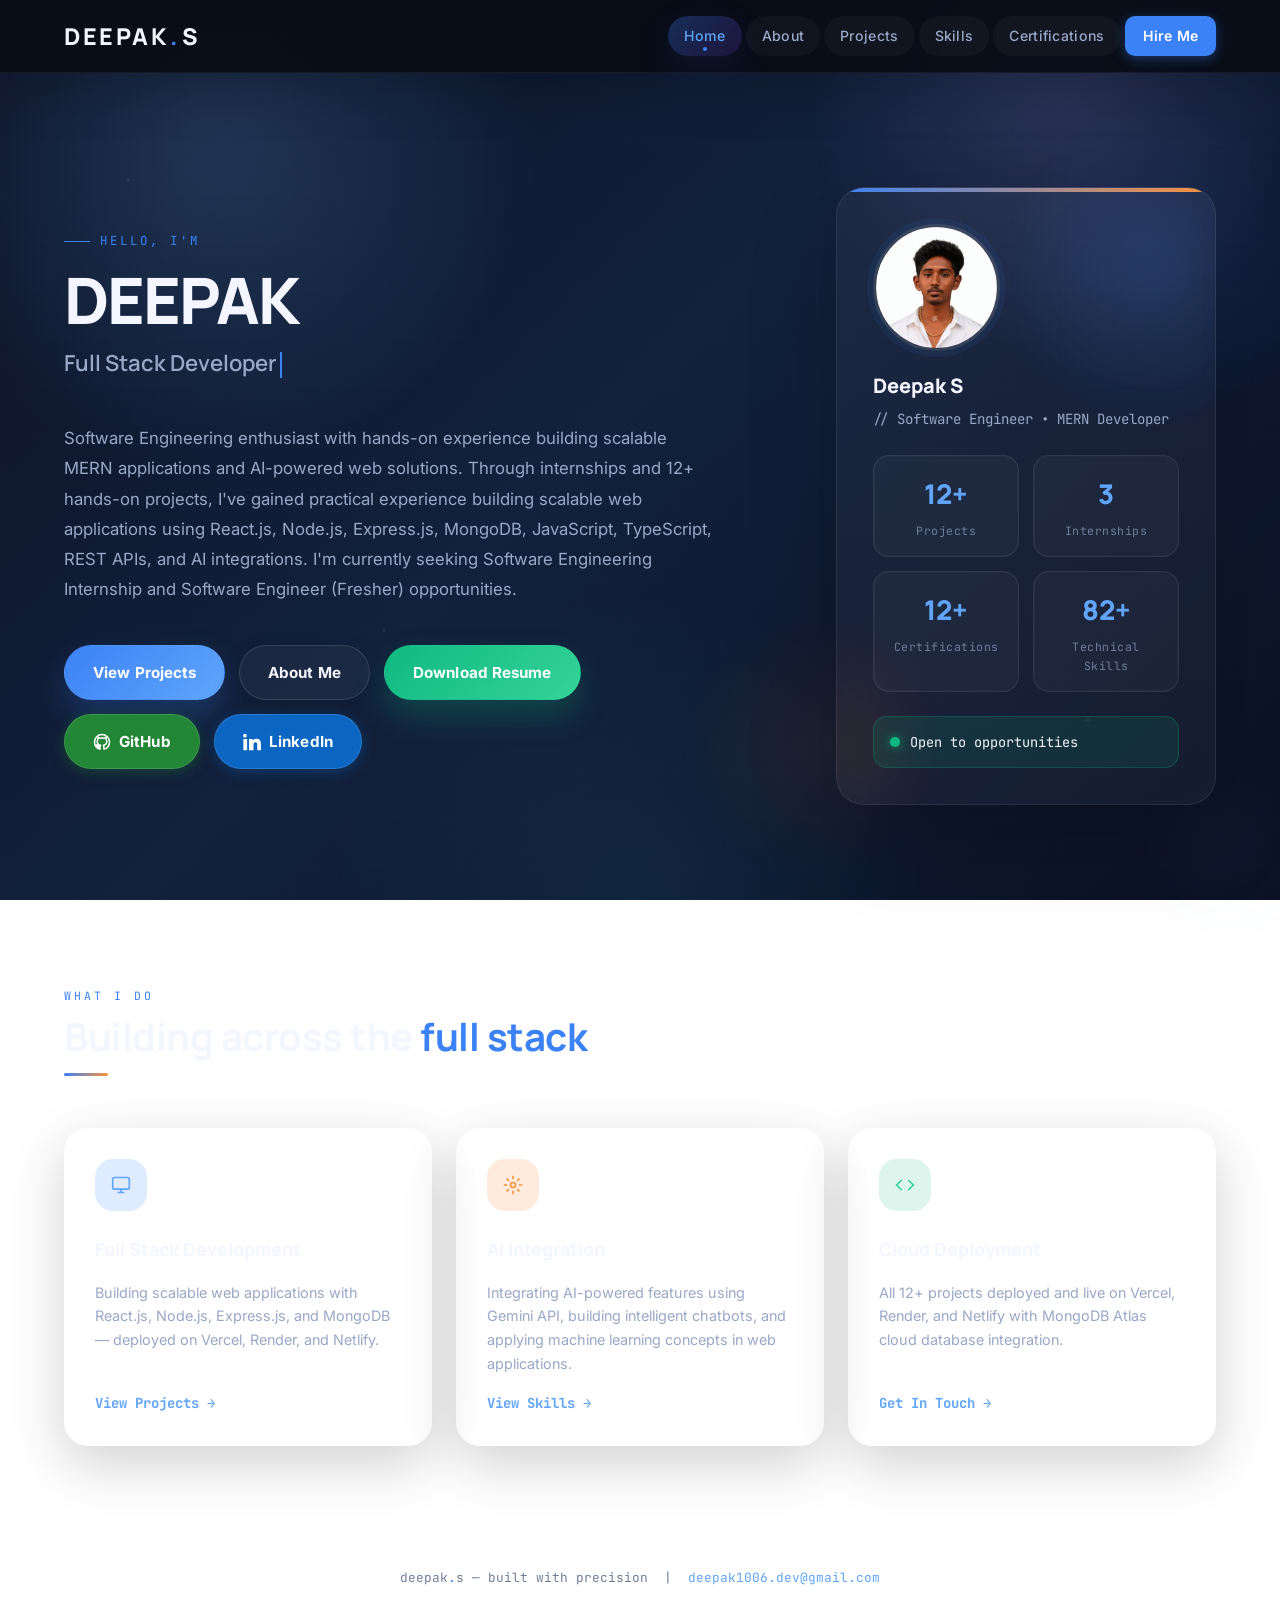
==== index.html @ 37ddfac8 "Update portfolio with latest resume, certifications, and projects" ====
<!DOCTYPE html>
<html lang="en">
<head>
    <meta charset="UTF-8">
    <meta name="viewport" content="width=device-width, initial-scale=1.0">
    <title>Deepak S — Full Stack & AI/ML Developer</title>
    <link rel="stylesheet" href="style.css">
    <style>
        /* ── Hero ─────────────────────────────────────────── */
        .hero {
            min-height: calc(100vh - var(--nav-h));
            display: grid;
            grid-template-columns: minmax(0, 1fr) minmax(360px, 430px);
            align-items: center;
            gap: 64px;
            padding: 90px 0 70px;
        }

        .hero-left { max-width: 680px; }

        .hero-greeting {
            font-family: var(--font-mono);
            font-size: 0.78rem;
            color: var(--blue);
            letter-spacing: 3px;
            text-transform: uppercase;
            margin-bottom: 18px;
            display: inline-flex;
            align-items: center;
            gap: 10px;
        }
        .hero-greeting::before {
            content: '';
            display: inline-block;
            width: 26px; height: 1px;
            background: var(--blue);
        }

        .hero-name {
            font-family: var(--font-display);
            font-size: clamp(3rem, 5vw, 4.6rem);
            font-weight: 800;
            color: var(--text);
            line-height: 0.95;
            letter-spacing: -2px;
            margin-bottom: 14px;
            max-width: 90%;
        }
        .hero-name .highlight {
            background: linear-gradient(135deg, var(--blue-light), var(--orange));
            -webkit-background-clip: text;
            -webkit-text-fill-color: transparent;
            background-clip: text;
        }

        .hero-role {
            font-family: var(--font-display);
            font-size: 1.38rem;
            font-weight: 600;
            color: var(--text-muted);
            margin-bottom: 42px;
            min-height: 2.2rem;
        }
        .cursor {
            display: inline-block;
            width: 2px; height: 1.2em;
            background: var(--blue);
            margin-left: 3px;
            vertical-align: middle;
            animation: blink 1s step-end infinite;
        }

        .hero-bio {
            font-size: 1.05rem;
            color: var(--text-muted);
            line-height: 1.8;
            max-width: 650px;
            margin-bottom: 40px;
        }

        .hero-actions {
            display: flex;
            gap: 14px;
            flex-wrap: wrap;
        }

        .hero-visual {
            display: flex;
            justify-content: flex-end;
            align-items: center;
            position: relative;
        }

        .hero-card {
            background: rgba(255,255,255,0.04);
            border: 1px solid rgba(255,255,255,0.08);
            border-radius: var(--radius-lg);
            padding: 36px;
            width: 100%;
            max-width: 380px;
            box-shadow: 0 32px 90px rgba(0,0,0,0.2);
            position: relative;
            overflow: hidden;
            backdrop-filter: blur(20px);
            transition: transform 280ms cubic-bezier(.2,.9,.2,1), box-shadow 280ms ease, border-color 280ms ease;
            will-change: transform, box-shadow;
        }
        .hero-card:hover {
            transform: translateY(-5px);
            box-shadow: 0 36px 100px rgba(0,0,0,0.24);
            border-color: rgba(96,165,250,0.16);
        }
        .hero-card::before {
            content: '';
            position: absolute;
            top: 0; left: 0; right: 0;
            height: 4px;
            background: linear-gradient(90deg, var(--blue), var(--orange));
        }

        .hero-photo {
            width: 127px; height: 127px;
            border-radius: 50%;
            object-fit: cover;
            border: 3px solid rgba(255,255,255,0.12);
            margin-bottom: 18px;
            box-shadow: 0 0 0 6px rgba(59,130,246,0.08);
        }

        .hc-name {
            font-family: var(--font-display);
            font-size: 1.25rem;
            font-weight: 800;
            margin-bottom: 6px;
            color: var(--text);
        }
        .hc-role {
            font-size: 0.88rem;
            color: var(--text-muted);
            font-family: var(--font-mono);
            margin-bottom: 24px;
        }

        .hc-stat-row {
            display: grid;
            grid-template-columns: repeat(2, minmax(0, 1fr));
            gap: 14px;
            margin-bottom: 24px;
        }
        .hc-stat {
            background: rgba(255,255,255,0.03);
            border: 1px solid rgba(255,255,255,0.08);
            border-radius: 16px;
            padding: 16px;
            text-align: center;
            box-shadow: inset 0 0 0 1px rgba(255,255,255,0.02);
        }
        .hc-stat-num {
            font-family: var(--font-display);
            font-size: 1.7rem;
            font-weight: 800;
            color: var(--blue-light);
        }
        .hc-stat-label {
            font-size: 0.72rem;
            color: var(--text-dim);
            font-family: var(--font-mono);
            letter-spacing: 0.5px;
            margin-top: 4px;
        }

        .hc-status {
            display: flex;
            align-items: center;
            gap: 10px;
            font-size: 0.85rem;
            color: var(--text);
            font-family: var(--font-mono);
            padding: 14px 16px;
            background: rgba(16,185,129,0.12);
            border: 1px solid rgba(16,185,129,0.22);
            border-radius: 14px;
        }
        .hc-dot {
            width: 10px; height: 10px;
            border-radius: 50%;
            background: var(--green);
            box-shadow: 0 0 10px rgba(16,185,129,0.75);
            flex-shrink: 0;
            animation: blink 2s ease infinite;
        }

        .blob1 {
            position: absolute;
            top: -90px; right: -110px;
            width: 340px; height: 340px;
            border-radius: 50%;
            background: radial-gradient(circle, rgba(59,130,246,0.10) 0%, transparent 70%);
            pointer-events: none;
        }
        .blob2 {
            position: absolute;
            bottom: -80px; left: -110px;
            width: 280px; height: 280px;
            border-radius: 50%;
            background: radial-gradient(circle, rgba(249,115,22,0.068) 0%, transparent 70%);
            pointer-events: none;
        }

        .featured {
            padding: 80px 0 20px;
            border-top: 1px solid rgba(255,255,255,0.08);
        }

        .featured-grid {
            display: grid;
            grid-template-columns: repeat(3, minmax(0, 1fr));
            gap: 24px;
        }

        .feat-card {
            background: rgba(255,255,255,0.04);
            border: 1px solid rgba(255,255,255,0.08);
            border-radius: 24px;
            padding: 30px;
            display: flex;
            flex-direction: column;
            gap: 16px;
            transition: border-color 0.25s, transform 0.25s, box-shadow 0.25s;
            box-shadow: 0 18px 55px rgba(0,0,0,0.18);
            backdrop-filter: blur(16px);
        }
        .feat-card:hover {
            border-color: rgba(59,130,246,0.35);
            transform: translateY(-6px);
            box-shadow: 0 28px 88px rgba(0,0,0,0.24);
        }

        .feat-icon {
            width: 52px; height: 52px;
            border-radius: 18px;
            display: flex; align-items: center; justify-content: center;
            font-size: 1.3rem;
            margin-bottom: 8px;
        }
        .feat-icon.blue   { background: rgba(59,130,246,0.16); }
        .feat-icon.orange { background: rgba(249,115,22,0.14); }
        .feat-icon.green  { background: rgba(16,185,129,0.14); }

        .feat-title {
            font-family: var(--font-display);
            font-size: 1.12rem;
            font-weight: 800;
            color: var(--text);
        }
        .feat-desc {
            font-size: 0.9rem;
            color: var(--text-muted);
            line-height: 1.65;
            flex-grow: 1;
        }
        .feat-link {
            font-size: 0.87rem;
            font-weight: 700;
            color: var(--blue-light);
            font-family: var(--font-mono);
            display: flex;
            align-items: center;
            gap: 8px;
            transition: gap 0.2s, color 0.2s;
        }
        .feat-link:hover { gap: 12px; }

        @media (max-width: 1024px) {
            .hero { gap: 42px; }
            .hero-left { max-width: 620px; }
            .hero-card { max-width: 360px; }
        }

        @media (max-width: 900px) {
            .hero {
                grid-template-columns: 1fr;
                padding: 56px 0 48px;
                gap: 48px;
                text-align: center;
            }
            .hero-name { font-size: 3rem; letter-spacing: -1px; }
            .hero-visual { justify-content: center; }
            .hero-actions { justify-content: center; }
            .hero-greeting { justify-content: center; }
            .hero-bio { margin: 0 auto 36px; }
            .featured-grid { grid-template-columns: 1fr; }
        }

        @media (max-width: 480px) {
            .hero { padding: 48px 0 40px; }
            .hero-name { font-size: 2.4rem; }
            .hc-stat-num { font-size: 1.3rem; }
            .hero-card { padding: 28px; }
            .hero-photo { width: 112px; height: 112px; }
        }
    </style>
</head>
<body>
    <!-- ═══ HEADER / NAV ═══════════════════════════════════ -->
    <header class="site-header">
        <div class="nav-inner">
            <a href="index.html" class="logo">DEEPAK<span class="dot">.</span>S</a>
            <nav class="nav-links" aria-label="Main navigation">
                <a href="index.html"    class="nav-link" data-page="index">Home</a>
                <a href="about.html"    class="nav-link" data-page="about">About</a>
                <a href="projects.html" class="nav-link" data-page="projects">Projects</a>
                <a href="skills.html"   class="nav-link" data-page="skills">Skills</a>
                <a href="certifications.html" class="nav-link" data-page="certifications">Certifications</a>
                <a href="contact.html"  class="nav-link nav-cta" data-page="contact">Hire Me</a>
            </nav>
            <button class="hamburger" id="hamburger" aria-label="Toggle menu">
                <span></span><span></span><span></span>
            </button>
        </div>
        <nav class="mobile-menu" id="mobileMenu" aria-label="Mobile navigation">
            <a href="index.html"    class="mobile-nav-link" data-page="index">Home</a>
            <a href="about.html"    class="mobile-nav-link" data-page="about">About</a>
            <a href="projects.html" class="mobile-nav-link" data-page="projects">Projects</a>
            <a href="skills.html"   class="mobile-nav-link" data-page="skills">Skills</a>
            <a href="certifications.html" class="mobile-nav-link" data-page="certifications">Certifications</a>
            <a href="contact.html"  class="mobile-nav-link" data-page="contact">Contact / Hire Me</a>
        </nav>
    </header>

    <!-- ═══ MAIN ════════════════════════════════════════════ -->
    <div class="page-wrapper">
        <main>
            <div class="bg-particles" aria-hidden="true"></div>
            <section class="container">
                <div class="hero">
                    <!-- Left: Text -->
                    <div class="hero-left">
                        <div class="hero-greeting anim-1">Hello, I'm</div>
                        <h1 class="hero-name anim-2">
                            DEEPAK<br><span class="highlight"></span>
                        </h1>
                        <div class="hero-role anim-3">
                            <span id="roleText"></span><span class="cursor"></span>
                        </div>
                        <p class="hero-bio anim-4">
                            Software Engineering enthusiast with hands-on experience building scalable MERN applications and AI-powered web solutions. Through internships and 12+ hands-on projects, I've gained practical experience building scalable web applications using React.js, Node.js, Express.js, MongoDB, JavaScript, TypeScript, REST APIs, and AI integrations. I'm currently seeking Software Engineering Internship and Software Engineer (Fresher) opportunities.
                        </p>
                        <div class="hero-actions anim-5">
                            <a href="projects.html" class="btn btn-primary btn-lg" aria-label="View projects">View Projects</a>
                            <a href="about.html" class="btn btn-secondary btn-lg" aria-label="Learn more about me">About Me</a>
                            <a href="public/Deepak_S Resume.pdf" class="btn btn-green btn-lg" download aria-label="Download resume">Download Resume</a>
                            <a href="https://github.com/Deepak-1006S" class="btn btn-github btn-lg" target="_blank" rel="noreferrer noopener" aria-label="Open GitHub profile">
                                <svg width="18" height="18" viewBox="0 0 24 24" fill="none" stroke="currentColor" stroke-width="2" stroke-linecap="round" stroke-linejoin="round" aria-hidden="true">
                                    <path d="M12 2C6.48 2 2 6.48 2 12c0 4.42 2.87 8.17 6.84 9.49.5.09.66-.22.66-.48 0-.24-.01-.87-.01-1.71-2.78.6-3.37-1.34-3.37-1.34-.45-1.14-1.1-1.44-1.1-1.44-.9-.62.07-.61.07-.61 1 .07 1.53 1.03 1.53 1.03.89 1.52 2.34 1.08 2.91.83.09-.64.35-1.08.63-1.33-2.22-.25-4.56-1.11-4.56-4.95 0-1.09.39-1.99 1.03-2.69-.1-.25-.45-1.27.1-2.65 0 0 .84-.27 2.75 1.02A9.56 9.56 0 0 1 12 6.8c.85.004 1.7.11 2.5.32 1.9-1.29 2.74-1.02 2.74-1.02.55 1.38.2 2.4.1 2.65.64.7 1.03 1.6 1.03 2.69 0 3.86-2.34 4.7-4.57 4.95.36.31.68.92.68 1.86 0 1.34-.01 2.42-.01 2.75 0 .27.16.58.67.48A10.02 10.02 0 0 0 22 12c0-5.52-4.48-10-10-10Z"/>
                                </svg>
                                GitHub
                            </a>
                            <a href="https://www.linkedin.com/in/deepak-s1006/"
   class="btn btn-linkedin btn-lg"
   target="_blank"
   rel="noopener noreferrer"
   aria-label="Open LinkedIn profile">

    <svg xmlns="http://www.w3.org/2000/svg"
         width="18"
         height="18"
         fill="currentColor"
         viewBox="0 0 24 24">
        <path d="M4.98 3.5A2.48 2.48 0 1 1 .02 3.5a2.48 2.48 0 0 1 4.96 0zM.5 8h5v15h-5zm7.5 0h4.8v2.1h.1c.7-1.3 2.4-2.6 4.9-2.6 5.2 0 6.2 3.4 6.2 7.8V23h-5v-6.8c0-1.6 0-3.8-2.3-3.8s-2.7 1.8-2.7 3.7V23H8z"/>
    </svg>

    LinkedIn
</a>
                        </div>
                    </div>

                    <!-- Right: Profile card -->
                    <div class="hero-visual anim-6">
                        <div class="blob1"></div>
                        <div class="blob2"></div>
                        <div class="hero-card">
                            <img src="assets/photo.jpg" alt="Deepak S" class="hero-photo">
                            <div class="hc-name">Deepak S</div>
                            <div class="hc-role">// Software Engineer • MERN Developer</div>
                            <div class="hc-stat-row">
                                <div class="hc-stat">
                                    <div class="hc-stat-num">12+</div>
                                    <div class="hc-stat-label">Projects</div>
                                </div>
                                <div class="hc-stat">
                                    <div class="hc-stat-num">3</div>
                                    <div class="hc-stat-label">Internships</div>
                                </div>
                                <div class="hc-stat">
                                    <div class="hc-stat-num">12+</div>
                                    <div class="hc-stat-label">Certifications</div>
                                </div>
                                <div class="hc-stat">
                                    <div class="hc-stat-num">82+</div>
                                    <div class="hc-stat-label">Technical Skills</div>
                                </div>
                            </div>
                            <div class="hc-status">
                                <div class="hc-dot"></div>
                                Open to opportunities
                            </div>
                        </div>
                    </div>
                </div>
            </section>

            <!-- Featured sections strip -->
            <section class="featured">
                <div class="container">
                    <span class="label">What I Do</span>
                    <h2 class="heading">Building across the <em>full stack</em></h2>
                    <div class="divider"></div>

                    <div class="featured-grid">
                        <div class="feat-card anim-1">
                            <div class="feat-icon blue">
                                <svg width="20" height="20" viewBox="0 0 24 24" fill="none" stroke="#60a5fa" stroke-width="2"><rect x="2" y="3" width="20" height="14" rx="2"/><path d="M8 21h8M12 17v4"/></svg>
                            </div>
                            <div class="feat-title">Full Stack Development</div>
                            <div class="feat-desc">Building scalable web applications with React.js, Node.js, Express.js, and MongoDB — deployed on Vercel, Render, and Netlify.</div>
                            <a href="projects.html" class="feat-link">View Projects →</a>
                        </div>

                        <div class="feat-card anim-2">
                            <div class="feat-icon orange">
                                <svg width="20" height="20" viewBox="0 0 24 24" fill="none" stroke="#fb923c" stroke-width="2"><circle cx="12" cy="12" r="3"/><path d="M12 1v4M12 19v4M4.22 4.22l2.83 2.83M16.95 16.95l2.83 2.83M1 12h4M19 12h4M4.22 19.78l2.83-2.83M16.95 7.05l2.83-2.83"/></svg>
                            </div>
                            <div class="feat-title">AI Integration</div>
                            <div class="feat-desc">Integrating AI-powered features using Gemini API, building intelligent chatbots, and applying machine learning concepts in web applications.</div>
                            <a href="skills.html" class="feat-link">View Skills →</a>
                        </div>

                        <div class="feat-card anim-3">
                            <div class="feat-icon green">
                                <svg width="20" height="20" viewBox="0 0 24 24" fill="none" stroke="#34d399" stroke-width="2"><polyline points="16 18 22 12 16 6"/><polyline points="8 6 2 12 8 18"/></svg>
                            </div>
                            <div class="feat-title">Cloud Deployment</div>
                            <div class="feat-desc">All 12+ projects deployed and live on Vercel, Render, and Netlify with MongoDB Atlas cloud database integration.</div>
                            <a href="contact.html" class="feat-link">Get In Touch →</a>
                        </div>
                    </div>
                </div>
            </section>
        </main>

        <footer class="site-footer">
            <p>deepak<span style="color:var(--blue)">.</span>s &mdash; built with precision &nbsp;|&nbsp; <a href="mailto:deepak1006.dev@gmail.com">deepak1006.dev@gmail.com</a></p>
        </footer>
    </div>

    <script src="nav.js"></script>
    <script src="assets/js/biodata.js"></script>
    <script src="assets/js/ui.js" defer></script>
    <script>
        // Typewriter effect
        const roles = [
            'Full Stack Developer',
            'MERN Stack Developer',
            'Software Engineer',
            'React Developer',
            'AI Application Developer'
        ];
        let ri = 0, ci = 0, deleting = false;
        const el = document.getElementById('roleText');
        const prefersReducedMotion = window.matchMedia('(prefers-reduced-motion: reduce)').matches;

        if (prefersReducedMotion) {
            el.textContent = roles[0];
        } else {
            function typeLoop() {
            const word = roles[ri];
            if (!deleting) {
                el.textContent = word.slice(0, ci + 1);
                ci++;
                if (ci === word.length) {
                    deleting = true;
                    setTimeout(typeLoop, 1800);
                    return;
                }
            } else {
                el.textContent = word.slice(0, ci - 1);
                ci--;
                if (ci === 0) {
                    deleting = false;
                    ri = (ri + 1) % roles.length;
                }
            }
            setTimeout(typeLoop, deleting ? 60 : 90);
            }
            typeLoop();
        }
    </script>
</body>
</html>
---- style.css ----
/* =================================================================
   DEEPAK.S PORTFOLIO — SHARED STYLESHEET
   ================================================================= */

@import url('https://fonts.googleapis.com/css2?family=Inter:wght@300;400;500;600;700;800&family=Manrope:wght@400;500;600;700;800&family=JetBrains+Mono:wght@400;500;600&display=swap');

:root {
    /* Primary palette — tuned for premium dark UI */
    --bg:            #050816; /* primary background */
    --bg-2:          #0B1225; /* secondary background */
    --surface:       rgba(255,255,255,0.03);
    --surface-2:     rgba(255,255,255,0.04);
    --border:        rgba(255,255,255,0.06);
    --border-2:      rgba(255,255,255,0.10);

    --text:          #f3f6ff;
    --text-muted:    #9aa8c7;
    --text-dim:      #6f7f9a;

    --accent-blue:   #60a5fa;
    --accent-purple: #a78bfa;
    --accent-cyan:   #22d3ee;
    --accent-orange: #fb923c;
    --accent-green:  #34d399;

    --nav-h:         72px;
    --max-w:         1200px;

    --shadow-sm:     0 6px 18px rgba(2,6,23,0.40);
    --shadow:        0 16px 40px rgba(2,6,23,0.50);
    --shadow-lg:     0 28px 80px rgba(2,6,23,0.60);
    --glass:         rgba(255,255,255,0.03);
    --glass-strong:  rgba(255,255,255,0.06);
    --glass-accent:  rgba(96,165,250,0.08);

    --font-display: 'Manrope', 'Inter', system-ui, -apple-system, 'Segoe UI', Roboto, 'Helvetica Neue', Arial;
    --font-body:    'Inter', 'Segoe UI', system-ui, -apple-system, Roboto, 'Helvetica Neue', Arial;
    --font-mono:    'JetBrains Mono', monospace;

    /* Legacy token aliases used across pages */
    --blue:         #3b82f6;
    --blue-light:   #60a5fa;
    --orange:       #fb923c;
    --orange-light: #f97316;
    --green:        #10b981;

    --radius-sm:     10px;
    --radius:        18px;
    --radius-lg:     28px;

    /* Motion tokens */
    --duration-fast: 160ms;
    --duration-md:   320ms;
    --duration-slow: 520ms;
    --ease-spring: cubic-bezier(.2,.9,.2,1);

    /* Living background tokens */
    --aurora-1: linear-gradient(120deg, rgba(96,165,250,0.12), rgba(167,139,250,0.08));
    --aurora-2: linear-gradient(220deg, rgba(34,211,238,0.06), rgba(251,146,60,0.05));
    --noise: rgba(255,255,255,0.02);
}

/* ── Living background layers ───────────────────────── */
body::before,
body::after {
    content: '';
    position: fixed;
    inset: 0;
    z-index: 0;
    pointer-events: none;
}

/* mesh gradient + aurora */
body::before {
    background-image: radial-gradient(circle at 18% 16%, rgba(96,165,250,0.105), transparent 24%),
                      radial-gradient(circle at 82% 12%, rgba(167,139,250,0.088), transparent 18%),
                      radial-gradient(circle at 50% 100%, rgba(34,211,238,0.062), transparent 28%),
                      linear-gradient(135deg, #060913 0%, #091120 46%, #050812 100%);
    mix-blend-mode: screen;
    opacity: 0.98;
    transform-origin: center center;
    will-change: transform, opacity;
    animation: slowDrift 26s linear infinite;
    transform: translate(var(--bg-x, 0px), var(--bg-y, 0px)) rotate(var(--bg-rot, 0deg));
}

/* soft noise and subtle grid */
body::after {
    background-image: linear-gradient(90deg, rgba(255,255,255,0.018) 1px, transparent 1px),
                      linear-gradient(rgba(255,255,255,0.012) 1px, transparent 1px),
                      radial-gradient(circle at 50% 50%, rgba(255,255,255,0.015) 1px, transparent 1px);
    background-size: 48px 48px, 48px 48px, 42px 42px;
    opacity: 0.4;
    mix-blend-mode: overlay;
}

.bg-particles {
    position: fixed;
    inset: 0;
    pointer-events: none;
    z-index: 0;
    overflow: hidden;
    opacity: 0.08;
    background-image:
        radial-gradient(circle at 10% 20%, rgba(255,255,255,0.9) 0 1px, transparent 2px),
        radial-gradient(circle at 30% 70%, rgba(255,255,255,0.8) 0 1px, transparent 2px),
        radial-gradient(circle at 70% 30%, rgba(255,255,255,0.7) 0 1px, transparent 2px),
        radial-gradient(circle at 85% 80%, rgba(255,255,255,0.8) 0 1px, transparent 2px);
    animation: particleFloat 22s linear infinite;
}

@keyframes particleFloat {
    0% { transform: translate3d(0, 0, 0); }
    50% { transform: translate3d(0, -8px, 0); }
    100% { transform: translate3d(0, 0, 0); }
}

@keyframes slowDrift {
    0% { transform: translateY(0) rotate(0deg); }
    50% { transform: translateY(-10px) rotate(2deg); }
    100% { transform: translateY(0) rotate(0deg); }
}

/* utility glass component */
.glass-card {
    background: linear-gradient(180deg, rgba(255,255,255,0.02), rgba(255,255,255,0.015));
    border: 1px solid var(--border);
    border-radius: var(--radius);
    box-shadow: var(--shadow-sm);
    backdrop-filter: blur(10px) saturate(120%);
}

/* floating navigation hidden state (controlled by JS) */
.site-header {
    transition: transform 0.38s cubic-bezier(.2,.9,.2,1), box-shadow 0.25s, background 0.25s;
}
.site-header.hidden {
    transform: translateY(-120%);
}

/* elevated header active state */
.site-header.scrolled {
    box-shadow: 0 24px 60px rgba(2,6,23,0.6);
    background: rgba(5,8,22,0.6);
    backdrop-filter: blur(14px) saturate(120%);
}

/* premium button styles (high specificity to avoid override) */
.btn-primary {
    background: linear-gradient(90deg, var(--accent-blue), var(--accent-purple));
    color: #fff;
    padding: 12px 18px;
    border-radius: 12px;
    box-shadow: 0 10px 30px rgba(96,165,250,0.14);
    border: none;
    font-weight: 700;
}
@media (prefers-reduced-motion: reduce) {
    * { animation: none !important; transition-duration: 0s !important; }
}

/* ── Reset ───────────────────────────────────────────────── */
*, *::before, *::after { box-sizing: border-box; margin: 0; padding: 0; }
html { scroll-behavior: smooth; }

body {
    font-family: var(--font-body);
    background: radial-gradient(circle at 16% 18%, rgba(96,165,250,0.10), transparent 24%),
                radial-gradient(circle at 84% 12%, rgba(167,139,250,0.08), transparent 20%),
                linear-gradient(135deg, #060913 0%, #091120 48%, #050812 100%);
    color: var(--text);
    line-height: 1.65;
    min-height: 100vh;
    background-blend-mode: screen, screen, normal;
    background-attachment: fixed;
}

/* Page transition overlay for smooth navigations */
.page-transition-overlay {
    position: fixed;
    inset: 0;
    z-index: 2000;
    pointer-events: none;
    background: radial-gradient(600px 400px at var(--pt-x, 50%) var(--pt-y, 50%), rgba(96,165,250,0.06), rgba(167,139,250,0.04) 40%, transparent 60%);
    opacity: 0;
    transition: opacity var(--duration-md) var(--ease-spring), transform var(--duration-md) var(--ease-spring);
    transform: scale(1);
}
.is-navigating .page-transition-overlay {
    opacity: 1;
    pointer-events: auto;
}

/* Focus visible & accessibility improvements */
:focus { outline: none; }
:focus-visible { outline: 3px solid rgba(96,165,250,0.18); outline-offset: 4px; border-radius: 6px; }

/* Cursor improvements */
*:not(svg) { -webkit-tap-highlight-color: transparent; }

/* ── Cursor Blob / Mouse Spotlight (global) ───────────── */
.cursor-blob {
    position: fixed;
    left: 50%;
    top: 50%;
    width: 180px;
    height: 180px;
    border-radius: 50%;
    pointer-events: none;
    transform: translate(-50%, -50%) scale(1);
    background: radial-gradient(closest-side, rgba(96,165,250,0.10), rgba(59,130,246,0.04) 40%, transparent 60%);
    filter: blur(30px) saturate(110%);
    mix-blend-mode: screen;
    opacity: 0.6;
    transition: transform 200ms var(--ease-spring), opacity 200ms linear;
    will-change: transform, opacity;
    z-index: 900;
}

@media (prefers-reduced-motion: reduce) {
    .cursor-blob { display: none; }
}

/* ── Scroll progress indicator (top) ─────────────────── */
.scroll-progress-wrap {
    position: fixed;
    top: 0; left: 0; right: 0;
    height: 6px;
    z-index: 1200;
    pointer-events: none;
    background: transparent;
}
.scroll-progress {
    height: 100%;
    width: 0%;
    background: linear-gradient(90deg, var(--blue-light), var(--accent-purple));
    box-shadow: 0 6px 18px rgba(59,130,246,0.12);
    transform-origin: left center;
    transition: width 120ms linear;
}

/* ── Site loader (initial entry) ─────────────────────── */
.site-loader {
    position: fixed;
    inset: 0;
    z-index: 2500;
    display: flex;
    align-items: center;
    justify-content: center;
    background: linear-gradient(180deg, rgba(5,8,22,0.9), rgba(8,12,20,0.95));
}
.site-loader .logo-anim {
    width: 110px; height: 110px; border-radius: 18px;
    background: linear-gradient(135deg, rgba(96,165,250,0.08), rgba(167,139,250,0.06));
    display: grid; place-items: center; box-shadow: 0 12px 40px rgba(2,6,23,0.5);
    backdrop-filter: blur(4px);
}
.site-loader .spinner {
    width: 48px; height: 48px; border-radius: 50%;
    background: conic-gradient(var(--blue-light), var(--accent-purple));
    filter: blur(6px);
    animation: loaderSpin 1.6s linear infinite;
}
@keyframes loaderSpin { to { transform: rotate(360deg); } }


img { display: block; max-width: 100%; }
a { color: inherit; text-decoration: none; }
button { font-family: var(--font-body); }
ul { list-style: none; }

/* ── Layout Helpers ──────────────────────────────────────── */
.page-wrapper { padding-top: var(--nav-h); min-height: 100vh; }
.container     { max-width: var(--max-w); margin: 0 auto; padding: 0 24px; }
.section       { padding: 92px 0; }

/* ============================================================
   NAVIGATION
   ============================================================ */

.site-header {
    position: fixed;
    top: 0; left: 0; right: 0;
    z-index: 1000;
    min-height: var(--nav-h);
    background: rgba(8,12,20,0.90);
    backdrop-filter: blur(22px);
    -webkit-backdrop-filter: blur(22px);
    border-bottom: 1px solid rgba(255,255,255,0.06);
    box-shadow: 0 18px 50px rgba(0,0,0,0.18);
}

.nav-inner {
    max-width: var(--max-w);
    margin: 0 auto;
    padding: 6px 24px;
    min-height: var(--nav-h);
    height: 100%;
    display: flex;
    align-items: center;
    justify-content: space-between;
}

/* Logo */
.logo {
    font-family: var(--font-display);
    font-size: 1.45rem;
    font-weight: 800;
    color: var(--text);
    letter-spacing: 2.5px;
    text-decoration: none;
    transition: color 0.2s;
    display: flex;
    align-items: center;
    gap: 2px;
}
.logo .dot { color: var(--blue); }
.logo:hover { color: var(--blue-light); }

/* Desktop links */
.nav-links {
    display: flex;
    align-items: center;
    gap: 4px;
}

.nav-link {
    font-size: 0.88rem;
    font-weight: 500;
    color: var(--text-muted);
    text-decoration: none;
    padding: 8px 16px;
    border-radius: 999px;
    position: relative;
    letter-spacing: 0.3px;
    transition: color 0.2s ease, background 0.2s ease, transform 0.2s ease, box-shadow 0.2s ease;
    background: rgba(255,255,255,0.03);
}
.nav-link:hover {
    color: var(--text);
    background: rgba(59,130,246,0.12);
    transform: translateY(-2px) scale(1.01);
    box-shadow: 0 8px 24px rgba(59,130,246,0.08);
}
.nav-link.active {
    color: var(--blue-light);
    background: linear-gradient(135deg, rgba(59,130,246,0.28), rgba(124,58,237,0.18));
    box-shadow: 0 12px 34px rgba(50,75,155,0.14);
}
.nav-link.active::after {
    content: '';
    position: absolute;
    bottom: 5px; left: 50%;
    transform: translateX(-50%);
    width: 4px; height: 4px;
    border-radius: 50%;
    background: var(--blue);
}

/* Hire CTA in nav */
.nav-cta {
    background: var(--blue) !important;
    color: #fff !important;
    border-radius: var(--radius-sm) !important;
    font-weight: 600 !important;
    padding: 8px 18px !important;
    letter-spacing: 0.2px !important;
    transition: background 0.2s, transform 0.2s !important;
    box-shadow: 0 3px 12px rgba(59,130,246,0.35);
}
.nav-cta:hover {
    background: var(--blue-light) !important;
    transform: translateY(-1px) !important;
}
.nav-cta.active::after { display: none !important; }

/* Hamburger */
.hamburger {
    display: none;
    flex-direction: column;
    justify-content: center;
    gap: 5px;
    background: none;
    border: none;
    cursor: pointer;
    padding: 8px;
    border-radius: var(--radius-sm);
    transition: background 0.2s;
}
.hamburger:hover { background: var(--surface); }
.hamburger span {
    display: block;
    width: 22px; height: 2px;
    background: var(--text);
    border-radius: 2px;
    transition: transform 0.3s ease, opacity 0.25s;
    transform-origin: center;
}
.hamburger.open span:nth-child(1) { transform: translateY(7px) rotate(45deg); }
.hamburger.open span:nth-child(2) { opacity: 0; transform: scaleX(0); }
.hamburger.open span:nth-child(3) { transform: translateY(-7px) rotate(-45deg); }

/* Mobile menu */
.mobile-menu {
    display: none;
    flex-direction: column;
    padding: 12px 20px 20px;
    border-top: 1px solid var(--border);
    background: rgba(10,15,28,0.97);
    gap: 2px;
    position: fixed;
    top: var(--nav-h);
    left: 0; right: 0;
    z-index: 999;
}
.mobile-menu.open { display: flex; }

.mobile-nav-link {
    font-size: 0.95rem;
    font-weight: 500;
    color: var(--text-muted);
    text-decoration: none;
    padding: 12px 16px;
    border-radius: var(--radius-sm);
    transition: color 0.2s, background 0.2s;
}
.mobile-nav-link:hover,
.mobile-nav-link.active {
    color: var(--text);
    background: var(--surface);
}
.mobile-nav-link.active {
    color: var(--blue-light);
    border-left: 3px solid var(--blue);
    padding-left: 13px;
}

/* ============================================================
   SECTION LABELS & HEADINGS
   ============================================================ */

.label {
    display: inline-block;
    font-family: var(--font-mono);
    font-size: 0.72rem;
    color: var(--blue);
    letter-spacing: 3px;
    text-transform: uppercase;
    margin-bottom: 10px;
}

.heading {
    font-family: var(--font-display);
    font-size: 2.4rem;
    font-weight: 700;
    color: var(--text);
    line-height: 1.15;
    letter-spacing: -0.5px;
    margin-bottom: 14px;
}
.heading em { color: var(--blue); font-style: normal; }

.subheading {
    font-size: 1.05rem;
    color: var(--text-muted);
    max-width: 560px;
    margin-bottom: 20px;
}

.divider {
    width: 44px; height: 3px;
    background: linear-gradient(to right, var(--blue), var(--orange));
    border-radius: 2px;
    margin-bottom: 52px;
}

/* ============================================================
   CARDS
   ============================================================ */

.card {
    background: rgba(255,255,255,0.03);
    border: 1px solid rgba(255,255,255,0.06);
    border-radius: 18px;
    padding: 24px;
    box-shadow: var(--shadow);
    transition: border-color 0.18s, transform 0.18s, box-shadow 0.18s, background 0.18s;
    backdrop-filter: blur(10px);
}
.card:hover {
    border-color: rgba(59,130,246,0.18);
    transform: translateY(-4px);
    box-shadow: 0 20px 48px rgba(0,0,0,0.18);
    background: rgba(255,255,255,0.04);
}

/* ============================================================
   TABLES / DATA PANELS
   ============================================================ */

.glass-table-wrap {
    background: linear-gradient(135deg, rgba(255,255,255,0.08), rgba(255,255,255,0.03));
    border: 1px solid rgba(255,255,255,0.12);
    border-radius: 20px;
    padding: 14px;
    box-shadow: 0 24px 60px rgba(2,6,23,0.24);
    backdrop-filter: blur(16px) saturate(130%);
    overflow: hidden;
}

.glass-table {
    width: 100%;
    border-collapse: separate;
    border-spacing: 0;
    overflow: hidden;
}

.glass-table th,
.glass-table td {
    padding: 14px 16px;
    text-align: left;
    border-bottom: 1px solid rgba(255,255,255,0.08);
}

.glass-table thead th {
    background: rgba(255,255,255,0.06);
    color: var(--text);
    font-family: var(--font-mono);
    font-size: 0.78rem;
    letter-spacing: 1.4px;
    text-transform: uppercase;
}

.glass-table tbody td {
    color: var(--text-muted);
}

.glass-table tbody tr:nth-child(even) {
    background: rgba(255,255,255,0.03);
}

.glass-table tbody tr:hover {
    background: rgba(59,130,246,0.12);
}

.glass-table tbody tr:last-child td {
    border-bottom: 0;
}

.tag {
    display: inline-block;
    background: rgba(255,255,255,0.05);
    color: var(--blue-light);
    border: 1px solid rgba(255,255,255,0.12);
    padding: 6px 14px;
    border-radius: 999px;
    font-size: 0.78rem;
    font-weight: 600;
    font-family: var(--font-mono);
    letter-spacing: 0.2px;
    text-transform: uppercase;
}
.tag-orange {
    background: rgba(249,115,22,0.12);
    color: var(--orange-light);
    border-color: rgba(249,115,22,0.22);
}
.tag-green {
    background: rgba(16,185,129,0.12);
    color: #34d399;
    border-color: rgba(16,185,129,0.22);
}

/* ============================================================
   BUTTONS
   ============================================================ */

.btn {
    display: inline-flex;
    align-items: center;
    gap: 8px;
    text-decoration: none;
    padding: 10px 20px;
    border-radius: 999px;
    font-weight: 700;
    font-size: 0.9rem;
    font-family: var(--font-body);
    cursor: pointer;
    border: 1px solid rgba(255,255,255,0.12);
    transition: transform 220ms cubic-bezier(.2,.9,.2,1), box-shadow 220ms ease, background 220ms ease, border-color 220ms ease;
    letter-spacing: 0.1px;
    background: rgba(255,255,255,0.06);
    color: var(--text);
    box-shadow: 0 14px 30px rgba(0,0,0,0.14);
    transform-origin: center;
    will-change: transform, box-shadow;
}

.btn:hover {
    transform: translateY(-2px) scale(1.03);
    background: rgba(255,255,255,0.12);
    box-shadow: 0 18px 38px rgba(0,0,0,0.2);
}

.btn-primary {
    background: linear-gradient(135deg, var(--blue), var(--blue-light));
    color: #fff;
    border-color: transparent;
    box-shadow: 0 16px 32px rgba(59,130,246,0.24);
}
.btn-primary:hover {
    background: linear-gradient(135deg, #60a5fa, #93c5fd);
}

.btn-secondary {
    background: rgba(255,255,255,0.04);
    color: var(--text);
    border-color: rgba(255,255,255,0.12);
}
.btn-secondary:hover {
    border-color: rgba(59,130,246,0.4);
    color: var(--text);
    background: rgba(59,130,246,0.12);
}

.btn-green {
    background: linear-gradient(135deg, #10b981, #34d399);
    color: #fff;
    border-color: transparent;
    box-shadow: 0 16px 32px rgba(16,185,129,0.24);
}
.btn-green:hover {
    background: linear-gradient(135deg, #34d399, #6ee7b7);
}

.btn-lg {
    padding: 14px 28px;
    font-size: 0.95rem;
    border-radius: 999px;
}
/* LinkedIn Button */
.btn-linkedin {
    background: #0A66C2;
    color: #fff;
    box-shadow: 0 3px 14px rgba(10, 102, 194, 0.35);
    transition: all 0.2s ease;
}

.btn-linkedin:hover {
    background: #004182;
    color: #fff;
    transform: translateY(-2px);
    box-shadow: 0 6px 22px rgba(10, 102, 194, 0.5);
}
/* GitHub Button */
.btn-github {
    background: #238636;
    color: #fff;
    box-shadow: 0 3px 14px rgba(35, 134, 54, 0.35);
    transition: all 0.2s ease;
}

.btn-github:hover {
    background: #2ea043;
    color: #fff;
    transform: translateY(-2px);
    box-shadow: 0 6px 22px rgba(35, 134, 54, 0.5);
}

/* ============================================================
   FOOTER
   ============================================================ */

.site-footer {
    border-top: 1px solid rgba(255,255,255,0.08);
    padding: 36px 24px;
    text-align: center;
    color: var(--text-dim);
    font-family: var(--font-mono);
    font-size: 0.8rem;
    margin-top: 64px;
}
.site-footer a { color: var(--blue-light); }

/* ============================================================
   ANIMATIONS
   ============================================================ */

@keyframes fadeUp {
    from { opacity: 0; transform: translateY(24px); }
    to   { opacity: 1; transform: translateY(0); }
}
@keyframes fadeIn {
    from { opacity: 0; }
    to   { opacity: 1; }
}
@keyframes slideLeft {
    from { opacity: 0; transform: translateX(-20px); }
    to   { opacity: 1; transform: translateX(0); }
}
@keyframes blink {
    0%, 100% { opacity: 1; }
    50%  { opacity: 0; }
}
@keyframes shimmer {
    0%   { background-position: -200% center; }
    100% { background-position:  200% center; }
}

.anim-1 { animation: fadeUp 0.6s 0.0s ease both; }
.anim-2 { animation: fadeUp 0.6s 0.1s ease both; }
.anim-3 { animation: fadeUp 0.6s 0.2s ease both; }
.anim-4 { animation: fadeUp 0.6s 0.3s ease both; }
.anim-5 { animation: fadeUp 0.6s 0.4s ease both; }
.anim-6 { animation: fadeUp 0.6s 0.5s ease both; }

/* ============================================================
   PAGE HERO BAND
   ============================================================ */
.page-hero {
    padding: 76px 0 60px;
    border-bottom: 1px solid rgba(255,255,255,0.08);
    margin-bottom: 0;
    position: relative;
    overflow: hidden;
    background: linear-gradient(135deg, rgba(96,165,250,0.09), rgba(167,139,250,0.06));
    border: 1px solid rgba(255,255,255,0.08);
    border-radius: 28px;
    box-shadow: inset 0 1px 0 rgba(255,255,255,0.05), 0 30px 80px rgba(0,0,0,0.20);
    backdrop-filter: blur(18px);
}
.page-hero::before {
    content: '';
    position: absolute;
    top: -120px; right: -80px;
    width: 440px; height: 440px;
    border-radius: 50%;
    background: radial-gradient(circle, rgba(96,165,250,0.16) 0%, rgba(59,130,246,0.05) 42%, transparent 72%);
    filter: blur(8px);
    pointer-events: none;
}

/* ============================================================
   MISC UTILITIES
   ============================================================ */

.text-blue   { color: var(--blue-light); }
.text-orange { color: var(--orange-light); }
.text-green  { color: #34d399; }
.text-muted  { color: var(--text-muted); }
.text-mono   { font-family: var(--font-mono); }
.fw-700      { font-weight: 700; }
.mt-8        { margin-top: 8px; }
.mt-12       { margin-top: 12px; }
.mt-16       { margin-top: 16px; }
.mt-24       { margin-top: 24px; }
.mt-32       { margin-top: 32px; }
.mt-48       { margin-top: 48px; }
.mb-8        { margin-bottom: 8px; }
.mb-16       { margin-bottom: 16px; }
.mb-24       { margin-bottom: 24px; }
.mb-32       { margin-bottom: 32px; }

.mb-48       { margin-bottom: 48px; }

/* About page specific extracted utilities */
.side-details { display:flex; flex-direction:column; gap:18px; }
.profile-card { background:var(--surface); border:1px solid var(--border); border-radius:16px; padding:20px; box-shadow:0 18px 40px rgba(0,0,0,0.12); }
.profile-row  { display:flex; gap:14px; align-items:center; }
.profile-photo { width:112px; height:112px; border-radius:14px; object-fit:cover; border:1px solid var(--border); box-shadow:0 10px 30px rgba(0,0,0,0.18); }
.sidebar-badge { display:inline-block; padding:6px 12px; border-radius:20px; background:rgba(59,130,246,0.08); border:1px solid rgba(59,130,246,0.14); font-family:var(--font-mono); font-weight:700; color:var(--blue); font-size:0.82rem; margin-bottom:8px; }
.profile-name  { font-weight:700; font-size:1.02rem; color:var(--text); }
.profile-role  { font-size:0.9rem; color:var(--text-muted); margin-top:6px; }
.side-meta { margin-top:14px; border-top:1px solid var(--border); padding-top:12px; display:flex; flex-direction:column; gap:8px; }
.meta-row { display:flex; justify-content:space-between; }
.meta-label { font-family:var(--font-mono); font-size:0.78rem; color:var(--text-dim); }
.meta-value { font-weight:600; color:var(--text); }

.contact-card { background:linear-gradient(180deg,rgba(255,255,255,0.02),transparent); border:1px solid var(--border); border-radius:16px; padding:18px; display:flex; flex-direction:column; gap:12px; align-items:stretch; }
.contact-actions { display:flex; gap:8px; justify-content:center; margin-top:6px; }
.btn.full-width { width:100%; text-align:center; }

.summary-text { margin-top:12px; }
.section-heading-sm { font-size:1.5rem; margin:10px 0 12px; }
.stack-col { display:flex; flex-direction:column; gap:16px; }

.gap-12 { gap: 12px; }
.flex   { display: flex; align-items: center; }
.flex-wrap { flex-wrap: wrap; }

/* ============================================================
   RESPONSIVE
   ============================================================ */

@media (max-width: 768px) {
    .nav-links  { display: none; }
    .hamburger  { display: flex; }

    .heading    { font-size: 1.85rem; }
    .section    { padding: 56px 0; }
}

@media (max-width: 480px) {
    .container  { padding: 0 16px; }
    .heading    { font-size: 1.6rem; }
}

/* ============================================================
   PREMIUM MOTION & INTERACTIVE ELEMENTS
   ============================================================ */

@keyframes floatY {
    from { transform: translateY(-6px); }
    to   { transform: translateY(8px); }
}

.float { animation: floatY 4s ease-in-out infinite alternate; }

.reveal { opacity: 0; transform: translateY(10px); animation: fadeUp 0.7s ease forwards; }

/* Magnetic button wrapper — use on CTAs to enable cursor attraction */
.btn-magnetic {
    position: relative;
    will-change: transform;
    transition: transform 260ms var(--ease-spring), box-shadow 200ms linear;
}
.btn-magnetic .btn-inner {
    display: inline-block;
    transition: transform 220ms var(--ease-spring);
    will-change: transform;
}
.btn-magnetic:hover { transform: translateZ(0) scale(1.01); }

/* Floating tech icons */
.floating-icon {
    display: inline-grid; place-items: center;
    width: 48px; height: 48px; border-radius: 12px;
    background: linear-gradient(135deg, rgba(255,255,255,0.03), rgba(255,255,255,0.01));
    border: 1px solid rgba(255,255,255,0.04);
    box-shadow: 0 10px 30px rgba(0,0,0,0.2);
    pointer-events: none;
    transform: translateZ(0);
}

/* subtle glow for active state */
.floating-icon.glow { box-shadow: 0 18px 60px rgba(96,165,250,0.08); }

/* Respect reduced motion */
@media (prefers-reduced-motion: reduce) {
    .float, .reveal, .btn-magnetic .btn-inner { animation: none !important; transition-duration: 0s !important; }
    .cursor-blob { display: none; }
}
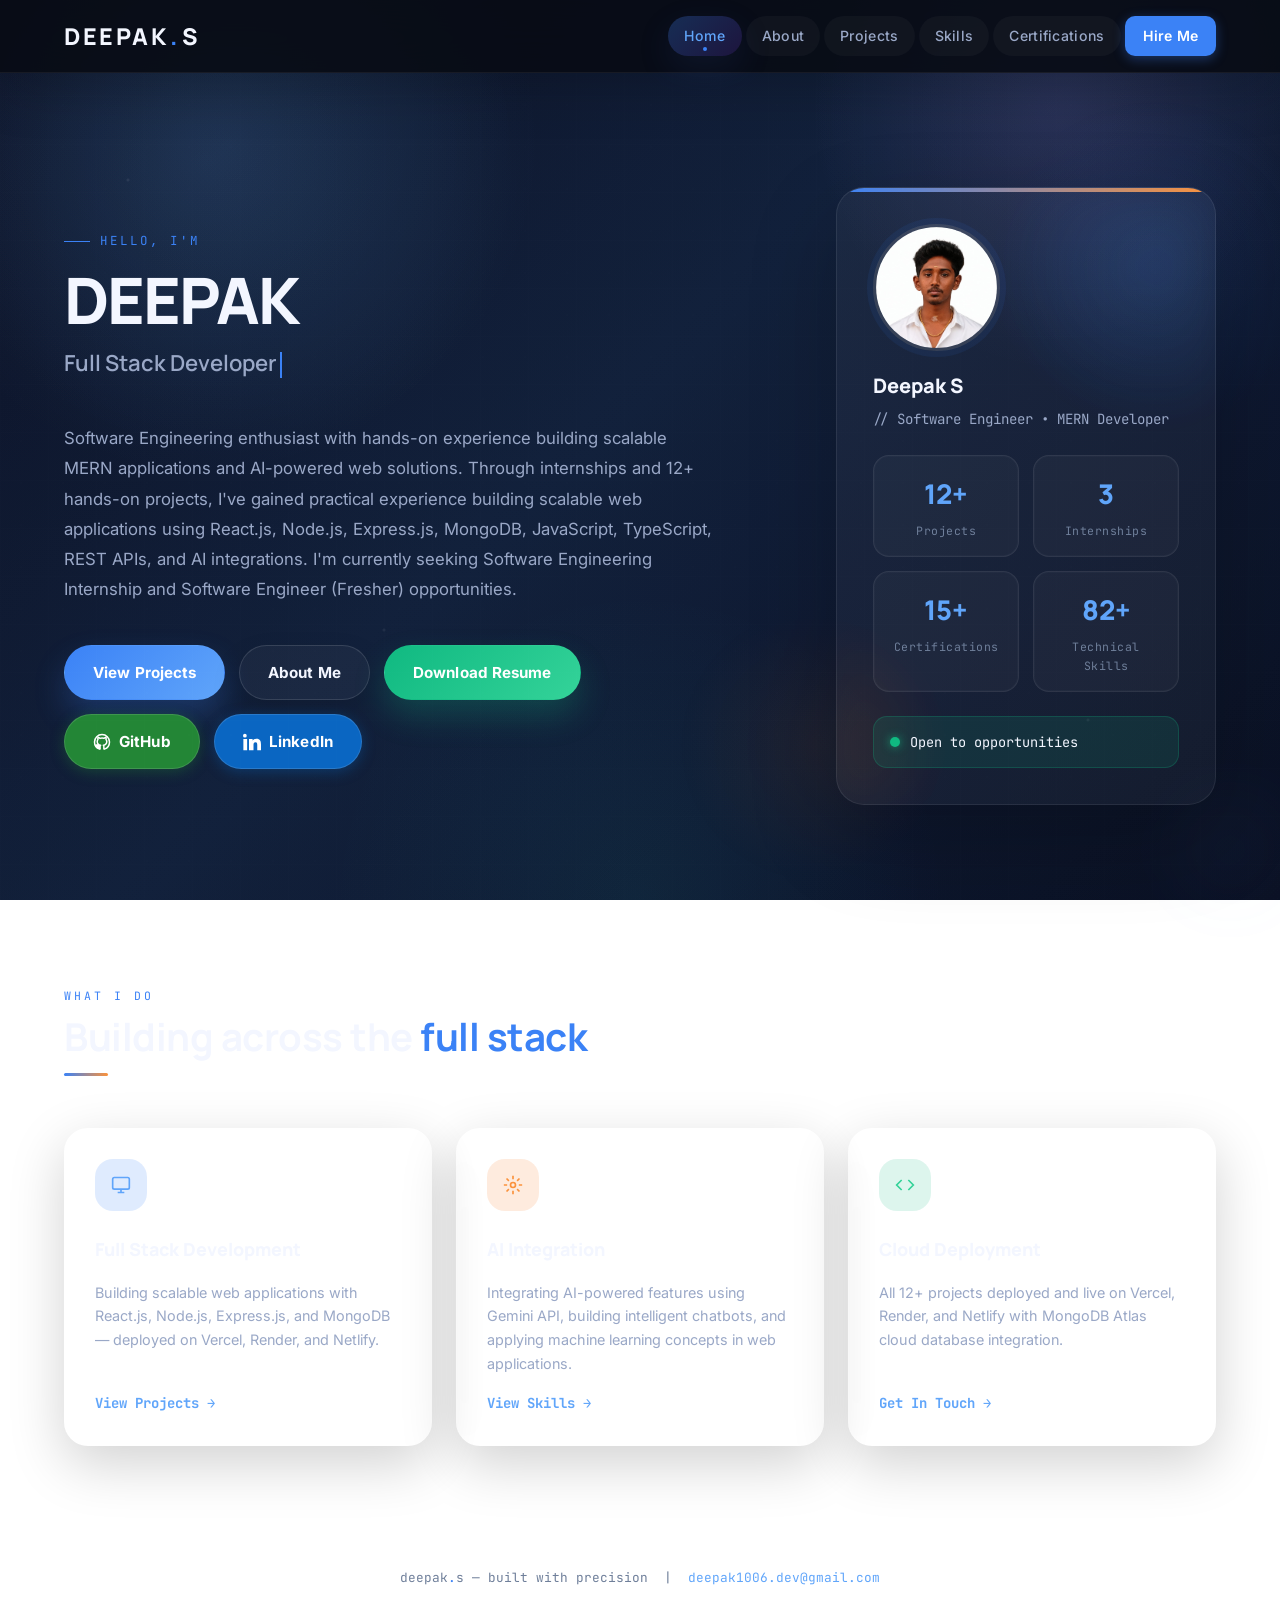
==== commit 3c3c5f23: "Update certification count from 12 to 15" ====
--- a/index.html
+++ b/index.html
@@ -393,7 +393,7 @@
                                     <div class="hc-stat-label">Internships</div>
                                 </div>
                                 <div class="hc-stat">
-                                    <div class="hc-stat-num">12+</div>
+                                    <div class="hc-stat-num">15+</div>
                                     <div class="hc-stat-label">Certifications</div>
                                 </div>
                                 <div class="hc-stat">
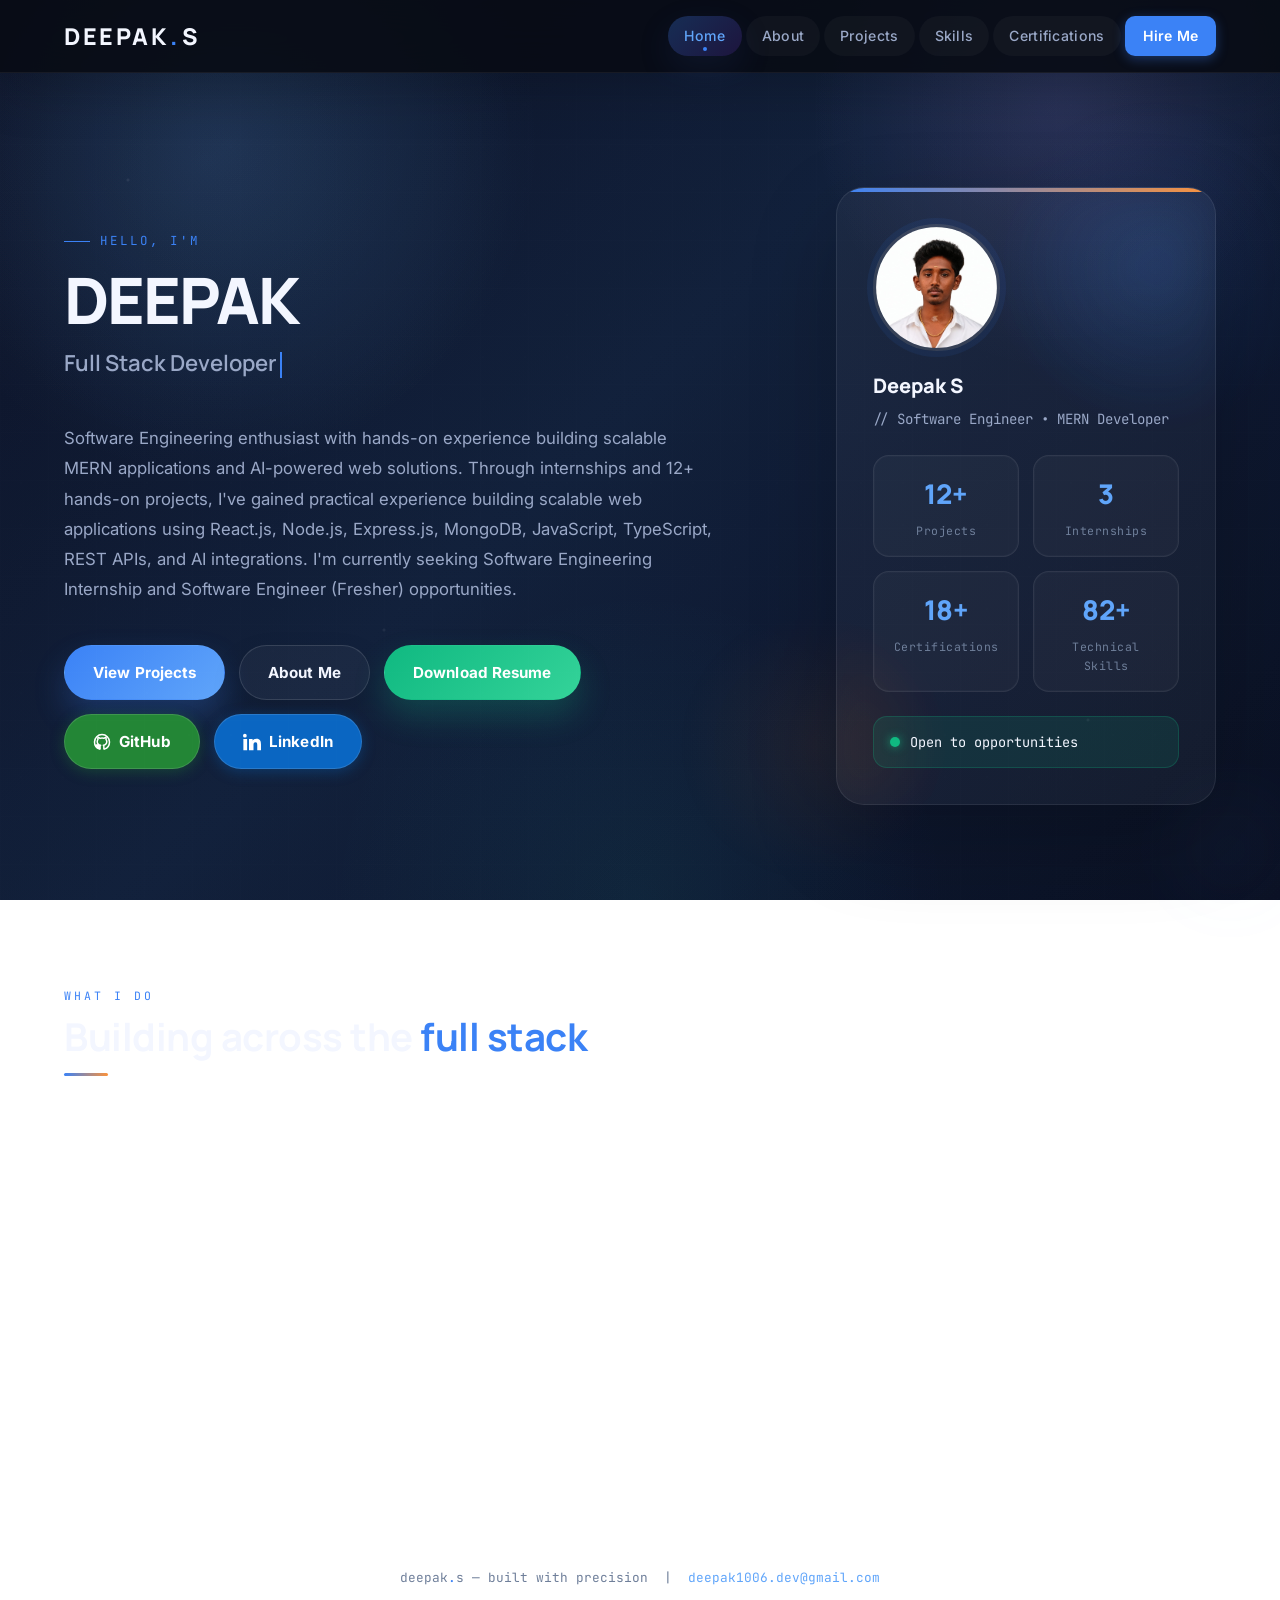
==== commit b388ef46: "Update index.html" ====
--- a/index.html
+++ b/index.html
@@ -393,7 +393,7 @@
                                     <div class="hc-stat-label">Internships</div>
                                 </div>
                                 <div class="hc-stat">
-                                    <div class="hc-stat-num">15+</div>
+                                    <div class="hc-stat-num">18+</div>
                                     <div class="hc-stat-label">Certifications</div>
                                 </div>
                                 <div class="hc-stat">
